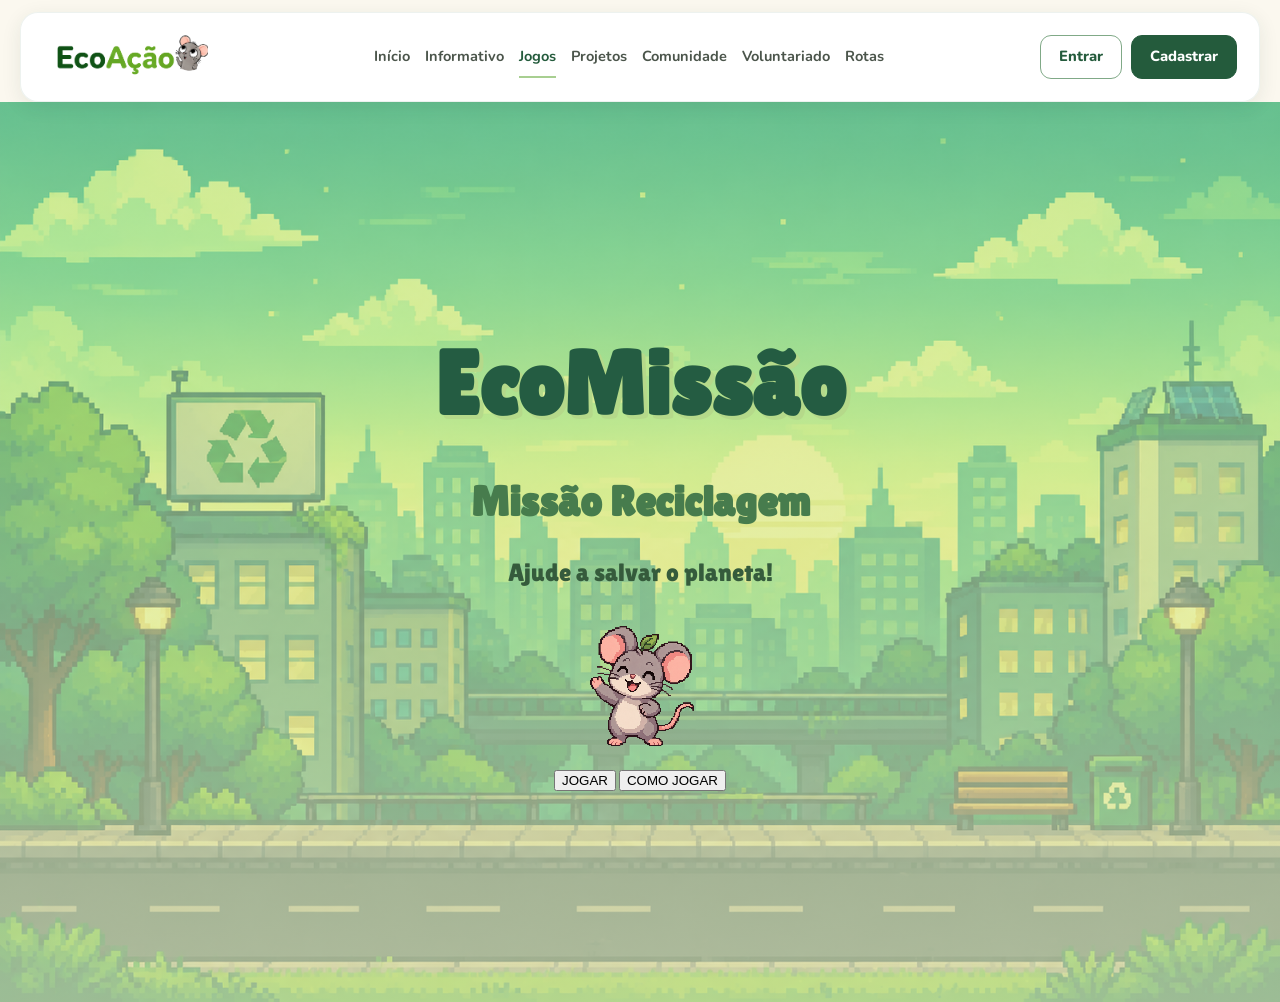
==== jogos/jogos.html @ 647adeb0 "tudo" ====
<!DOCTYPE html>
<html lang="pt-BR">
<head>
    <meta charset="UTF-8">
    <meta name="viewport" content="width=device-width, initial-scale=1.0">
    <title>Jogos — EcoAção</title>
    <link rel="stylesheet" href="https://cdn.jsdelivr.net/npm/bootstrap-icons@1.11.3/font/bootstrap-icons.min.css">
    <link rel="stylesheet" href="../css/style1.css">
</head>
<body>
    <header class="cerebro">
        <a class="logo" href="../index/index.html" aria-label="EcoAção - Início">
            <img src="../imagens/Logo.png" alt="Logo EcoAção">
        </a>

        <nav aria-label="Navegação principal">
            <a href="../index/index.html">Início</a>
            <a href="../informacao/informacao.html">Informativo</a>
            <a href="../jogos/jogos.html" class="active">Jogos</a>
            <a href="../projetos/projetos.html">Projetos</a>
            <a href="../comunidade/comunidade.html">Comunidade</a>
            <a href="../voluntariado/voluntariado.html">Voluntariado</a>
            <a href="../rotas/rotas.html">Rotas</a>
        </nav>

        <div class="acoes-conta" id="acoes-conta">
            <a href="../login/login.html" class="botao botao-secundario">Entrar</a>
            <a href="../cadastro/cadastro.html" class="botao botao-principal">Cadastrar</a>
        </div>
    </header>

    <main id="telaInicial">
        <div class="conteudo-inicial">
            <h1>EcoMissão</h1>
            <h2>Missão Reciclagem</h2>

            <p>Ajude a salvar o planeta!</p>

            <img src="../imagens/mascote.png" alt="Mascote do EcoMissão" id="mascote" width="150" height="150">

            <div class="botoes-iniciais">
                <button id="botaoJogar">JOGAR</button>
                <button id="botaoInstrucoes">COMO JOGAR</button>
            </div>

            <div id="instrucoes" hidden>
                <p>Você tem 2 minutos para reciclar os objetos!</p>
                <p>Arraste o lixo com o mouse e clique na lixeira correta.</p>
                <p>Cuidado! Você tem apenas 3 vidas.</p>
                <button id="botaoFechar">VOLTAR</button>
            </div>
        </div>
    </main>

    <canvas id="meuCanvas" width="1200" height="850" hidden></canvas>

    <script src="jogos.js"></script>
    <script src="../comum/comum.js"></script>
    <script>iniciarPagina();</script>
</body>
</html>
---- css/style1.css ----
@import url('https://fonts.googleapis.com/css2?family=Lilita+One&family=Nunito:wght@400;500;600;700;800;900&display=swap');

:root {
    --verde-escuro: #245b3c;
    --verde: #3f8050;
    --verde-claro: #a8cf91;
    --verde-suave: #edf4e7;
    --creme: #fbf8ef;
    --branco: #ffffff;
    --texto: #454b45;
    --borda: #e5e9df;
    --sombra: 0 8px 24px rgba(36, 69, 44, 0.08);
}

* {
    box-sizing: border-box;
}

html {
    scroll-behavior: smooth;
}

body {
    margin: 0;
    padding: 0;
    font-family: 'Nunito', Arial, sans-serif;
    background: var(--creme);
    color: var(--texto);
    line-height: 1.65;
}

img {
    display: block;
    max-width: 100%;
    height: auto;
}

a {
    color: inherit;
    text-decoration: none;
}

button,
a {
    -webkit-tap-highlight-color: transparent;
}

.cerebro {
    position: sticky;
    top: 12px;
    z-index: 100;
    width: min(1440px, calc(100% - 40px));
    margin: 12px auto 0;
    padding: 12px 22px;
    display: flex;
    align-items: center;
    justify-content: space-between;
    gap: 22px;
    background: rgba(255, 255, 255, 0.97);
    border: 1px solid rgba(36, 91, 60, 0.08);
    border-radius: 18px;
    box-shadow: 0 5px 20px rgba(35, 58, 39, 0.09);
}

.logo {
    flex: 0 0 auto;
}

.logo img {
    width: 175px;
    max-height: 64px;
    object-fit: contain;
}

.cerebro nav {
    display: flex;
    align-items: center;
    justify-content: center;
    flex-wrap: wrap;
    gap: 5px 15px;
}

.cerebro nav a {
    padding: 8px 0;
    color: #4b554b;
    font-size: 0.91rem;
    font-weight: 700;
    border-bottom: 2px solid transparent;
    transition: color 0.2s ease, border-color 0.2s ease;
}

.cerebro nav a:hover,
.cerebro nav a.active {
    color: var(--verde-escuro);
    border-bottom-color: var(--verde-claro);
}

.acoes-conta {
    display: flex;
    flex: 0 0 auto;
    align-items: center;
    gap: 9px;
}

.botao {
    min-height: 44px;
    display: inline-flex;
    align-items: center;
    justify-content: center;
    gap: 9px;
    padding: 10px 18px;
    border: 1px solid transparent;
    border-radius: 11px;
    font: inherit;
    font-size: 0.92rem;
    font-weight: 800;
    line-height: 1.2;
    white-space: nowrap;
    cursor: pointer;
    transition: transform 0.2s ease, background-color 0.2s ease, box-shadow 0.2s ease;
}

.botao:hover {
    transform: translateY(-1px);
}

.botao-principal {
    color: var(--branco);
    background: var(--verde-escuro);
    border-color: var(--verde-escuro);
}

.botao-principal:hover {
    background: #19482e;
    box-shadow: 0 5px 14px rgba(36, 91, 60, 0.18);
}

.botao-secundario {
    color: var(--verde-escuro);
    background: #fff;
    border-color: #80a987;
}

.botao-secundario:hover {
    background: var(--verde-suave);
}

.hero {
    width: min(1200px, calc(100% - 48px));
    min-height: 460px;
    margin: 0 auto;
    padding: 70px 24px 64px;
    display: grid;
    grid-template-columns: minmax(0, 1.1fr) minmax(280px, 0.9fr);
    align-items: center;
    gap: 60px;
}

.hero-conteudo {
    max-width: 590px;
}

.etiqueta {
    display: inline-flex;
    align-items: center;
    gap: 8px;
    margin-bottom: 12px;
    padding: 7px 13px;
    border-radius: 999px;
    background: #edf4e7;
    color: var(--verde-escuro);
    font-size: 0.88rem;
    font-weight: 800;
}

.etiqueta i {
    color: var(--verde);
    font-size: 1rem;
}

.hero h1 {
    margin: 0;
    color: var(--verde-escuro);
    font-size: clamp(3.5rem, 6vw, 5.4rem);
    font-weight: 900;
    letter-spacing: -3px;
    line-height: 1.05;
}

.hero h1 span {
    color: #76a95e;
}

.hero .subtitulo {
    max-width: 500px;
    margin: 20px 0 12px;
    color: var(--verde-escuro);
    font-size: clamp(1.2rem, 2vw, 1.55rem);
    font-weight: 800;
    line-height: 1.35;
}

.hero .texto {
    max-width: 520px;
    margin: 0;
    color: var(--texto);
    font-size: 1.02rem;
}

.hero-botoes {
    display: flex;
    flex-wrap: wrap;
    gap: 12px;
    margin-top: 27px;
}

.hero-ilustracao {
    min-width: 0;
    display: flex;
    align-items: center;
    justify-content: center;
}

.hero-ilustracao img {
    width: min(100%, 390px);
    max-height: 390px;
    object-fit: contain;
}

.secao {
    width: min(1200px, calc(100% - 48px));
    margin: 0 auto;
}

.recursos,
.projetos {
    padding-top: 35px;
    padding-bottom: 38px;
}

.titulo-secao {
    margin-bottom: 30px;
    text-align: center;
}

.titulo-secao h2 {
    margin: 0;
    color: var(--verde-escuro);
    font-size: clamp(1.65rem, 3vw, 2.15rem);
    font-weight: 900;
    line-height: 1.25;
}

.titulo-detalhe {
    display: block;
    width: 58px;
    height: 4px;
    margin: 13px auto 0;
    border-radius: 10px;
    background: var(--verde-claro);
}

.grade-recursos {
    display: grid;
    grid-template-columns: repeat(4, minmax(0, 1fr));
    gap: 20px;
}

.card-recurso {
    min-width: 0;
    min-height: 285px;
    padding: 26px 22px 23px;
    display: flex;
    flex-direction: column;
    align-items: flex-start;
    background: var(--branco);
    border: 1px solid var(--borda);
    border-radius: 17px;
    box-shadow: var(--sombra);
    transition: transform 0.2s ease, box-shadow 0.2s ease;
}

.card-recurso:hover,
.card-projeto:hover {
    transform: translateY(-3px);
    box-shadow: 0 12px 28px rgba(36, 69, 44, 0.12);
}

.icone {
    width: 58px;
    height: 58px;
    display: grid;
    place-items: center;
    flex: 0 0 auto;
    border-radius: 50%;
    background: var(--verde-suave);
    color: var(--verde);
    font-size: 1.65rem;
}

.card-recurso h3 {
    margin: 17px 0 7px;
    color: var(--verde-escuro);
    font-size: 1.23rem;
    font-weight: 900;
}

.card-recurso p {
    margin: 0 0 18px;
    color: var(--texto);
    font-size: 0.94rem;
    line-height: 1.55;
}

.card-recurso > a {
    display: inline-flex;
    align-items: center;
    gap: 8px;
    margin-top: auto;
    color: var(--verde);
    font-size: 0.91rem;
    font-weight: 900;
}

.card-recurso > a:hover {
    color: var(--verde-escuro);
}

.banner-coleta {
    margin-top: 26px;
    margin-bottom: 44px;
    padding: 30px 36px;
    display: grid;
    grid-template-columns: 100px minmax(0, 1fr) auto;
    align-items: center;
    gap: 28px;
    background: #edf4e7;
    border: 1px solid #e0ebd8;
    border-radius: 20px;
}

.coleta-ilustracao {
    width: 88px;
    height: 88px;
    display: grid;
    place-items: center;
    border-radius: 20px;
    background: rgba(255, 255, 255, 0.75);
    color: var(--verde);
    font-size: 3.2rem;
}

.coleta-texto h2 {
    margin: 0 0 6px;
    color: var(--verde-escuro);
    font-size: clamp(1.3rem, 2.5vw, 1.7rem);
    font-weight: 900;
    line-height: 1.3;
}

.coleta-texto p {
    max-width: 650px;
    margin: 0;
    font-size: 0.98rem;
}

.banner-coleta > .botao {
    justify-self: end;
}

.grade-projetos {
    display: grid;
    grid-template-columns: repeat(3, minmax(0, 1fr));
    gap: 20px;
}

.card-projeto {
    min-width: 0;
    min-height: 170px;
    padding: 14px;
    display: grid;
    grid-template-columns: 120px minmax(0, 1fr);
    align-items: stretch;
    gap: 17px;
    background: var(--branco);
    border: 1px solid var(--borda);
    border-radius: 17px;
    box-shadow: var(--sombra);
    transition: transform 0.2s ease, box-shadow 0.2s ease;
}

.projeto-imagem {
    min-height: 142px;
    display: grid;
    place-items: center;
    border-radius: 12px;
    color: var(--verde);
    font-size: 2.5rem;
    background: linear-gradient(135deg, #e9f1df, #f5ead6);
}

.imagem-vaso {
    background: linear-gradient(135deg, #e5efdc, #d9e7cf);
}

.imagem-escultura {
    background: linear-gradient(135deg, #f3ebd9, #e6efdf);
}

.projeto-conteudo {
    min-width: 0;
    display: flex;
    flex-direction: column;
    align-items: flex-start;
}

.projeto-conteudo h3 {
    margin: 4px 0 6px;
    color: var(--verde-escuro);
    font-size: 1.08rem;
    font-weight: 900;
    line-height: 1.3;
}

.projeto-conteudo p {
    margin: 0 0 10px;
    font-size: 0.89rem;
    line-height: 1.5;
}

.projeto-conteudo a {
    align-self: flex-end;
    margin-top: auto;
    color: var(--verde);
    font-size: 1.2rem;
}

.banner-final {
    margin-top: 20px;
    margin-bottom: 44px;
    padding: 22px 34px;
    display: grid;
    grid-template-columns: 90px minmax(0, 1fr) 100px;
    align-items: center;
    gap: 24px;
    background: #eef5e8;
    border-radius: 20px;
}

.banner-folha {
    width: 78px;
    max-height: 90px;
    object-fit: contain;
}

.banner-final-texto p {
    margin: 0 0 2px;
    color: var(--texto);
    font-size: 1.05rem;
}

.banner-final-texto h2 {
    margin: 0;
    color: var(--verde-escuro);
    font-size: clamp(1.5rem, 3vw, 2.15rem);
    font-weight: 900;
    line-height: 1.3;
}

.banner-final-texto h2 span {
    color: #79a85f;
}

.banner-mascote {
    width: 100px;
    max-height: 115px;
    object-fit: contain;
    justify-self: end;
}

.rodape {
    padding: 18px 24px 28px;
    text-align: center;
    color: #657064;
    font-size: 0.9rem;
}

.rodape p {
    margin: 0;
}


body.pagina-auth {
    min-height: 100vh;
    padding: 20px;
    display: flex;
    align-items: center;
    justify-content: center;
}

.container {
    width: 100%;
    max-width: 420px;
    padding: 35px;
    background: var(--branco);
    border: 1px solid var(--borda);
    border-radius: 20px;
    box-shadow: var(--sombra);
}

.container h1 {
    margin: 0 0 5px;
    color: var(--verde-escuro);
    text-align: center;
    font-size: 2rem;
    font-weight: 900;
}

.container > p {
    margin: 0 0 25px;
    text-align: center;
    color: var(--texto);
}

.container form {
    display: flex;
    flex-direction: column;
}

.container label {
    margin-bottom: 6px;
    color: var(--verde-escuro);
    font-size: 0.95rem;
    font-weight: 800;
}

.container input {
    width: 100%;
    padding: 12px 14px;
    margin-bottom: 18px;
    background: #fff;
    border: 1px solid var(--borda);
    border-radius: 11px;
    outline: none;
    color: var(--texto);
    font-family: inherit;
    font-size: 0.95rem;
    transition: border-color 0.2s, box-shadow 0.2s;
}

.container input::placeholder {
    color: #a0a69d;
}

.container input:focus {
    border-color: var(--verde);
    box-shadow: 0 0 0 3px rgba(63, 128, 80, 0.12);
}

.container button {
    min-height: 46px;
    padding: 12px 18px;
    background: var(--verde-escuro);
    border: 1px solid var(--verde-escuro);
    border-radius: 11px;
    color: var(--branco);
    font-family: inherit;
    font-size: 1rem;
    font-weight: 900;
    cursor: pointer;
    transition: background 0.2s, transform 0.2s;
}

.container button:hover {
    background: #19482e;
    transform: translateY(-1px);
}

.container .link {
    margin: 22px 0 0;
    font-size: 0.92rem;
    text-align: center;
}

.container a {
    color: var(--verde);
    font-weight: 900;
    text-decoration: none;
}

.container a:hover {
    color: var(--verde-escuro);
    text-decoration: underline;
}

@media (max-width: 1120px) {
    .cerebro {
        flex-wrap: wrap;
        justify-content: center;
    }

    .cerebro nav {
        order: 3;
        width: 100%;
    }

    .grade-recursos {
        grid-template-columns: repeat(2, minmax(0, 1fr));
    }

    .grade-projetos {
        grid-template-columns: 1fr;
    }

    .card-projeto {
        grid-template-columns: 145px minmax(0, 1fr);
    }
}

@media (max-width: 700px) {
    .cerebro {
        position: static;
        width: calc(100% - 24px);
        margin-top: 12px;
        padding: 14px;
        gap: 12px;
    }

    .logo img {
        width: 145px;
        max-height: 52px;
    }

    .cerebro nav {
        gap: 5px 14px;
    }

    .cerebro nav a {
        font-size: 0.88rem;
    }

    .acoes-conta {
        gap: 7px;
    }

    .acoes-conta .botao {
        min-height: 40px;
        padding: 9px 12px;
        font-size: 0.84rem;
    }

    .hero {
        width: calc(100% - 32px);
        min-height: auto;
        padding: 48px 4px 34px;
        grid-template-columns: 1fr;
        gap: 28px;
        text-align: center;
    }

    .hero-conteudo {
        margin: 0 auto;
    }

    .hero h1 {
        letter-spacing: -2px;
    }

    .hero-botoes {
        justify-content: center;
    }

    .hero-ilustracao img {
        width: min(75%, 290px);
        max-height: 300px;
    }

    .secao {
        width: calc(100% - 32px);
    }

    .recursos,
    .projetos {
        padding-top: 24px;
        padding-bottom: 25px;
    }

    .grade-recursos {
        grid-template-columns: 1fr;
        gap: 14px;
    }

    .card-recurso {
        min-height: auto;
    }

    .banner-coleta {
        grid-template-columns: 1fr;
        justify-items: center;
        gap: 16px;
        padding: 25px 20px;
        text-align: center;
    }

    .coleta-ilustracao {
        width: 74px;
        height: 74px;
        font-size: 2.7rem;
    }

    .banner-coleta > .botao {
        justify-self: center;
        white-space: normal;
    }

    .card-projeto {
        grid-template-columns: 105px minmax(0, 1fr);
        gap: 13px;
        padding: 11px;
    }

    .projeto-imagem {
        min-height: 125px;
    }

    .banner-final {
        grid-template-columns: 55px minmax(0, 1fr);
        padding: 20px;
        gap: 14px;
    }

    .banner-folha {
        width: 52px;
    }

    .banner-mascote {
        grid-column: 1 / -1;
        justify-self: center;
        width: 80px;
        max-height: 90px;
    }
}

@media (max-width: 480px) {
    body.pagina-auth {
        padding: 14px;
    }

    .container {
        padding: 25px 20px;
        border-radius: 16px;
    }

    .container h1 {
        font-size: 1.7rem;
    }
}

@media (max-width: 400px) {
    .acoes-conta {
        width: 100%;
        justify-content: center;
    }

    .hero-botoes {
        flex-direction: column;
        align-items: stretch;
    }

    .hero-botoes .botao {
        white-space: normal;
    }

    .card-projeto {
        grid-template-columns: 1fr;
    }

    .projeto-imagem {
        min-height: 140px;
    }
}


.comunidade-topo,
.comunidade-layout {
    width: min(1200px, calc(100% - 48px));
    margin: 0 auto;
}

.comunidade-topo {
    padding: 56px 24px 30px;
    text-align: center;
}

.comunidade-topo h1 {
    margin: 0;
    color: var(--verde-escuro);
    font-size: clamp(2.2rem, 4.5vw, 3.4rem);
    font-weight: 900;
    letter-spacing: -1.5px;
    line-height: 1.1;
}

.comunidade-topo h1 span { color: #76a95e; }

.comunidade-topo p {
    max-width: 560px;
    margin: 14px auto 0;
}

.comunidade-layout {
    padding-bottom: 40px;
    display: grid;
    grid-template-columns: minmax(0, 1fr) 320px;
    align-items: start;
    gap: 26px;
}

.comunidade-feed,
.lista-posts,
.comunidade-lateral {
    min-width: 0;
    display: flex;
    flex-direction: column;
    gap: 18px;
}

.comunidade-lateral {
    position: sticky;
    top: 110px;
}

.nova-publicacao,
.post,
.painel {
    padding: 22px;
    background: var(--branco);
    border: 1px solid var(--borda);
    border-radius: 17px;
    box-shadow: var(--sombra);
}

.nova-publicacao-topo,
.nova-publicacao-rodape,
.post-cabecalho,
.post-acoes {
    display: flex;
    align-items: center;
    gap: 13px;
}

.nova-publicacao-topo { align-items: flex-start; }

.nova-publicacao-rodape {
    margin-top: 14px;
    justify-content: space-between;
    flex-wrap: wrap;
}

.nova-publicacao textarea,
.nova-publicacao select {
    background: #fff;
    border: 1px solid var(--borda);
    border-radius: 11px;
    outline: none;
    color: var(--texto);
    font: inherit;
    font-size: 0.95rem;
    transition: border-color 0.2s, box-shadow 0.2s;
}

.nova-publicacao textarea {
    width: 100%;
    min-height: 84px;
    padding: 12px 14px;
    resize: vertical;
}

.nova-publicacao select {
    min-height: 44px;
    padding: 9px 14px;
    font-weight: 700;
}

.nova-publicacao textarea:focus,
.nova-publicacao select:focus {
    border-color: var(--verde);
    box-shadow: 0 0 0 3px rgba(63, 128, 80, 0.12);
}

.avatar {
    width: 46px;
    height: 46px;
    flex: 0 0 auto;
    display: grid;
    place-items: center;
    border-radius: 50%;
    background: var(--verde-suave);
    color: var(--verde-escuro);
    font-weight: 900;
}

.filtros {
    display: flex;
    flex-wrap: wrap;
    gap: 9px;
}

.filtro {
    padding: 8px 16px;
    background: var(--branco);
    border: 1px solid var(--borda);
    border-radius: 999px;
    color: var(--texto);
    font: inherit;
    font-size: 0.88rem;
    font-weight: 800;
    cursor: pointer;
    transition: background-color 0.2s, color 0.2s;
}

.filtro:hover { background: var(--verde-suave); }

.filtro.ativo {
    background: var(--verde-escuro);
    border-color: var(--verde-escuro);
    color: var(--branco);
}

.post { transition: box-shadow 0.2s; }
.post:hover { box-shadow: 0 12px 28px rgba(36, 69, 44, 0.12); }

.post-autor { flex: 1; min-width: 0; }

.post-autor strong {
    display: block;
    color: var(--verde-escuro);
    font-weight: 900;
    line-height: 1.3;
}

.post-autor small { color: #7b8379; }

.tag {
    padding: 5px 12px;
    border-radius: 999px;
    background: var(--verde-suave);
    color: var(--verde-escuro);
    font-size: 0.78rem;
    font-weight: 800;
}

.tag-duvida  { background: #fdf1d9; color: #8a5a10; }
.tag-projeto { background: #e3eefb; color: #24578f; }
.tag-evento  { background: #f6e3ee; color: #8a2f5f; }

.post h3 {
    margin: 16px 0 6px;
    color: var(--verde-escuro);
    font-size: 1.15rem;
    font-weight: 900;
}

.post p { margin: 0; font-size: 0.95rem; }

.post-acoes {
    margin-top: 16px;
    padding-top: 14px;
    gap: 8px;
    border-top: 1px solid var(--borda);
}

.acao-post {
    padding: 8px 14px;
    display: inline-flex;
    align-items: center;
    gap: 7px;
    background: none;
    border: 0;
    border-radius: 9px;
    color: #5b655a;
    font: inherit;
    font-size: 0.88rem;
    font-weight: 800;
    cursor: pointer;
    transition: background-color 0.2s, color 0.2s;
}

.acao-post:hover { background: var(--verde-suave); color: var(--verde-escuro); }
.acao-post.curtido { color: #c2453d; }

.sem-posts {
    padding: 30px;
    text-align: center;
    border: 1px dashed var(--borda);
    border-radius: 17px;
}

.painel h2 {
    margin: 0 0 14px;
    display: flex;
    align-items: center;
    gap: 9px;
    color: var(--verde-escuro);
    font-size: 1.1rem;
    font-weight: 900;
}

.painel h2 i,
.lista-regras i { color: var(--verde); }

.painel ul {
    margin: 0;
    padding: 0;
    list-style: none;
    display: flex;
    flex-direction: column;
    gap: 11px;
    font-size: 0.92rem;
}

.lista-regras li,
.membros-ativos li {
    display: flex;
    align-items: center;
    gap: 10px;
}

.membros-ativos li { font-weight: 700; }

.membros-ativos .avatar {
    width: 38px;
    height: 38px;
    font-size: 0.9rem;
}

.membros-ativos small,
.topicos-em-alta small {
    display: block;
    color: #7b8379;
    font-weight: 600;
}

.topicos-em-alta a {
    display: flex;
    justify-content: space-between;
    gap: 10px;
    color: var(--verde-escuro);
    font-weight: 800;
}

.topicos-em-alta a:hover { color: var(--verde); }

@media (max-width: 1120px) {
    .comunidade-layout { grid-template-columns: 1fr; }
    .comunidade-lateral { position: static; }
}

@media (max-width: 700px) {
    .comunidade-topo,
    .comunidade-layout { width: calc(100% - 32px); }

    .comunidade-topo { padding: 40px 4px 22px; }
    .nova-publicacao-topo .avatar { display: none; }
    .nova-publicacao-rodape { flex-direction: column; align-items: stretch; }
    .nova-publicacao, .post, .painel { padding: 18px; }
    .post-cabecalho { flex-wrap: wrap; }
}

/* =====================================================
   ACRÉSCIMOS: login, voluntariado, rotas, administração
   (cores escritas direto, sem variáveis e sem animações)
   ===================================================== */

/* Garante que o atributo "hidden" sempre esconda o elemento */
[hidden] {
    display: none !important;
}

/* ----- Menu: saudação do usuário logado ----- */
.saudacao {
    color: #245b3c;
    font-size: 0.92rem;
    font-weight: 800;
}

/* ----- Mensagens de sucesso e de erro ----- */
.aviso {
    padding: 12px 16px;
    border: 1px solid;
    border-radius: 11px;
    font-size: 0.95rem;
    font-weight: 700;
}

.aviso-ok {
    background: #edf4e7;
    border-color: #a8cf91;
    color: #245b3c;
}

.aviso-erro {
    background: #fdeceb;
    border-color: #f0b9b5;
    color: #9b2c25;
}

/* Dentro dos cartões de login/cadastro */
.container .aviso {
    margin-top: 18px;
    text-align: center;
}

.container select {
    width: 100%;
    padding: 12px 14px;
    margin-bottom: 18px;
    background: #ffffff;
    border: 1px solid #e5e9df;
    border-radius: 11px;
    outline: none;
    color: #454b45;
    font-family: inherit;
    font-size: 0.95rem;
}

.container select:focus {
    border-color: #3f8050;
    box-shadow: 0 0 0 3px rgba(63, 128, 80, 0.12);
}

.container button:disabled {
    opacity: 0.6;
    cursor: not-allowed;
}

/* ----- Estrutura das páginas internas ----- */
.pagina-topo,
.pagina-corpo {
    width: min(1200px, calc(100% - 48px));
    margin: 0 auto;
}

.pagina-topo {
    padding: 56px 24px 30px;
    text-align: center;
}

.pagina-topo h1 {
    margin: 0;
    color: #245b3c;
    font-size: clamp(2.2rem, 4.5vw, 3.4rem);
    font-weight: 900;
    letter-spacing: -1.5px;
    line-height: 1.1;
}

.pagina-topo h1 span {
    color: #76a95e;
}

.pagina-topo p {
    max-width: 560px;
    margin: 14px auto 0;
}

.pagina-topo .botao {
    margin-top: 18px;
}

.pagina-corpo {
    padding-bottom: 40px;
}

/* Empilha os blocos com espaço entre eles */
.empilhado {
    display: flex;
    flex-direction: column;
    gap: 22px;
}

/* ----- Botões extras ----- */
.botao:disabled {
    opacity: 0.6;
    cursor: not-allowed;
    transform: none;
}

.botao-perigo {
    color: #9b2c25;
    background: #ffffff;
    border-color: #e0a7a2;
}

.botao-perigo:hover {
    background: #fdeceb;
}

/* ----- Formulários dos painéis ----- */
.form-painel {
    padding: 24px;
    background: #ffffff;
    border: 1px solid #e5e9df;
    border-radius: 17px;
    box-shadow: 0 8px 24px rgba(36, 69, 44, 0.08);
}

.form-painel h2 {
    margin: 0 0 18px;
    display: flex;
    align-items: center;
    gap: 9px;
    color: #245b3c;
    font-size: 1.2rem;
    font-weight: 900;
}

.form-painel h2 i {
    color: #3f8050;
}

.form-grade {
    display: grid;
    grid-template-columns: repeat(2, minmax(0, 1fr));
    gap: 14px 18px;
}

.campo {
    min-width: 0;
    display: flex;
    flex-direction: column;
    gap: 6px;
}

.campo-largo {
    grid-column: 1 / -1;
}

.campo label {
    color: #245b3c;
    font-size: 0.92rem;
    font-weight: 800;
}

.campo input,
.campo select,
.campo textarea {
    width: 100%;
    padding: 11px 14px;
    background: #ffffff;
    border: 1px solid #e5e9df;
    border-radius: 11px;
    outline: none;
    color: #454b45;
    font-family: inherit;
    font-size: 0.95rem;
}

.campo textarea {
    min-height: 96px;
    resize: vertical;
}

.campo input:focus,
.campo select:focus,
.campo textarea:focus {
    border-color: #3f8050;
    box-shadow: 0 0 0 3px rgba(63, 128, 80, 0.12);
}

.form-botoes {
    margin-top: 18px;
    display: flex;
    flex-wrap: wrap;
    gap: 10px;
}

/* ----- Cartões de vagas ----- */
.grade-vagas {
    display: grid;
    grid-template-columns: repeat(3, minmax(0, 1fr));
    gap: 20px;
    align-items: stretch;
}

.grade-vagas > .sem-posts {
    grid-column: 1 / -1;
}

.card-vaga {
    min-width: 0;
    padding: 22px;
    display: flex;
    flex-direction: column;
    gap: 12px;
    background: #ffffff;
    border: 1px solid #e5e9df;
    border-radius: 17px;
    box-shadow: 0 8px 24px rgba(36, 69, 44, 0.08);
}

.card-vaga h3 {
    margin: 0;
    color: #245b3c;
    font-size: 1.15rem;
    font-weight: 900;
    line-height: 1.3;
}

.card-vaga p {
    margin: 0;
    font-size: 0.93rem;
    line-height: 1.55;
}

.vaga-ong {
    display: inline-flex;
    align-items: center;
    gap: 7px;
    color: #3f8050;
    font-size: 0.9rem;
    font-weight: 800;
}

.vaga-info {
    margin: 0;
    padding: 0;
    list-style: none;
    display: flex;
    flex-direction: column;
    gap: 6px;
    font-size: 0.9rem;
    font-weight: 700;
}

.vaga-info i {
    margin-right: 8px;
    color: #3f8050;
}

.vaga-botoes {
    margin-top: auto;
    padding-top: 6px;
    display: flex;
    flex-wrap: wrap;
    gap: 9px;
}

.vaga-botoes .botao {
    min-height: 40px;
    padding: 8px 14px;
    font-size: 0.88rem;
}

.inscritos {
    padding: 12px 14px;
    background: #edf4e7;
    border-radius: 11px;
    font-size: 0.9rem;
    overflow-wrap: anywhere;
}

.inscritos ul {
    margin: 6px 0 0;
    padding-left: 18px;
}

/* ----- Filtros e tabelas ----- */
.filtros-rotas {
    padding: 18px 22px;
    display: flex;
    flex-wrap: wrap;
    gap: 14px;
    background: #ffffff;
    border: 1px solid #e5e9df;
    border-radius: 17px;
    box-shadow: 0 8px 24px rgba(36, 69, 44, 0.08);
}

.filtros-rotas .campo {
    flex: 1 1 200px;
}

.tabela-caixa {
    overflow-x: auto;
    background: #ffffff;
    border: 1px solid #e5e9df;
    border-radius: 17px;
    box-shadow: 0 8px 24px rgba(36, 69, 44, 0.08);
}

.tabela {
    width: 100%;
    min-width: 680px;
    border-collapse: collapse;
    font-size: 0.93rem;
}

.tabela th {
    padding: 14px 16px;
    background: #edf4e7;
    color: #245b3c;
    font-weight: 900;
    text-align: left;
    white-space: nowrap;
}

.tabela td {
    padding: 13px 16px;
    border-top: 1px solid #e5e9df;
    vertical-align: middle;
}

.tabela select {
    padding: 8px 10px;
    background: #ffffff;
    border: 1px solid #e5e9df;
    border-radius: 9px;
    color: #454b45;
    font-family: inherit;
    font-size: 0.9rem;
}

.tabela .acoes-tabela {
    white-space: nowrap;
}

.tabela .acoes-tabela .botao {
    min-height: 38px;
    padding: 6px 12px;
    font-size: 0.85rem;
}

.tabela-vazia {
    padding: 26px;
    text-align: center;
}

/* ----- Selos (tags) ----- */
.tag-organico   { background: #f3ebd9; color: #7a5a1f; }
.tag-reciclavel { background: #e3eefb; color: #24578f; }
.tag-seletiva   { background: #edf4e7; color: #245b3c; }
.tag-ong        { background: #fdf1d9; color: #8a5a10; }
.tag-admin      { background: #f6e3ee; color: #8a2f5f; }

/* Texto da postagem: respeita quebras de linha */
.post-texto {
    margin-top: 14px;
    white-space: pre-line;
    overflow-wrap: anywhere;
}

/* Links dentro do aviso para visitantes */
.sem-posts a {
    color: #3f8050;
}

/* ----- Responsivo ----- */
@media (max-width: 1120px) {
    .grade-vagas {
        grid-template-columns: repeat(2, minmax(0, 1fr));
    }
}

@media (max-width: 700px) {
    .pagina-topo,
    .pagina-corpo {
        width: calc(100% - 32px);
    }

    .pagina-topo {
        padding: 40px 4px 22px;
    }

    .grade-vagas {
        grid-template-columns: 1fr;
    }

    .form-grade {
        grid-template-columns: 1fr;
    }

    .form-painel {
        padding: 18px;
    }

    .acoes-conta {
        flex-wrap: wrap;
        justify-content: center;
    }
}

/* Campos do formulário de publicar (título opcional + texto) */
.nova-publicacao-campos {
    flex: 1;
    min-width: 0;
    display: flex;
    flex-direction: column;
    gap: 10px;
}

.nova-publicacao input {
    width: 100%;
    min-height: 44px;
    padding: 9px 14px;
    background: #ffffff;
    border: 1px solid #e5e9df;
    border-radius: 11px;
    outline: none;
    color: #454b45;
    font-family: inherit;
    font-size: 0.95rem;
}

.nova-publicacao input:focus {
    border-color: #3f8050;
    box-shadow: 0 0 0 3px rgba(63, 128, 80, 0.12);
}

body.pagina-jogo {
    min-height: 100vh;
    font-family: "Lilita One", sans-serif;
    display: flex;
    flex-direction: column;
    align-items: center;
    justify-content: center;
    position: relative;
    overflow: hidden;
}

body.pagina-jogo::before {
    content: "";
    position: fixed;
    inset: -20px;
    background-image: url("../imagens/Cidade ecológica pixelada ao entardecer.png");
    background-size: cover;
    background-position: center;
    filter: blur(10px);
    opacity: 0.65;
    z-index: -1;
}

body.pagina-jogo h1,
body.pagina-jogo h2,
body.pagina-jogo h3 {
    font-family: "Lilita One", sans-serif;
}

#telaInicial {
    width: 100%;
    min-height: 100vh;
    display: flex;
    justify-content: center;
    align-items: center;
    background:
        linear-gradient(rgba(180, 230, 150, 0.45), rgba(230, 245, 190, 0.65)),
        url("../imagens/Cidade ecológica pixelada ao entardecer.png");
    background-size: cover;
    background-position: center;
    font-family: "Lilita One", sans-serif;
    text-align: center;
}

.conteudo-inicial {
    display: flex;
    flex-direction: column;
    align-items: center;
    gap: 8px;
    padding: 30px;
}

.conteudo-inicial h1 {
    font-size: 90px;
    color: #245c42;
    margin: 0;
    text-shadow: 4px 4px #b5d98a;
}

.conteudo-inicial h2 {
    font-size: 42px;
    color: #477c4d;
    margin: 0;
}

.conteudo-inicial p {
    font-size: 25px;
    color: #355b3c;
    margin: 8px;
}

#mascote {
    width: 150px;
    height: 150px;
    object-fit: contain;
    image-rendering: pixelated;
}

#instrucoes {
    max-width: 450px;
    padding: 20px;
    margin-top: 15px;
    border: 4px solid #477c4d;
    border-radius: 12px;
    background: #f2f6d9;
}

#instrucoes[hidden],
#telaInicial[hidden],
#meuCanvas[hidden] {
    display: none;
}

canvas {
    background-color: rgb(121, 29, 29);
    border: 4px solid #0a310d;
    border-radius: 12px;
    max-width: 100%;
    height: auto;
}
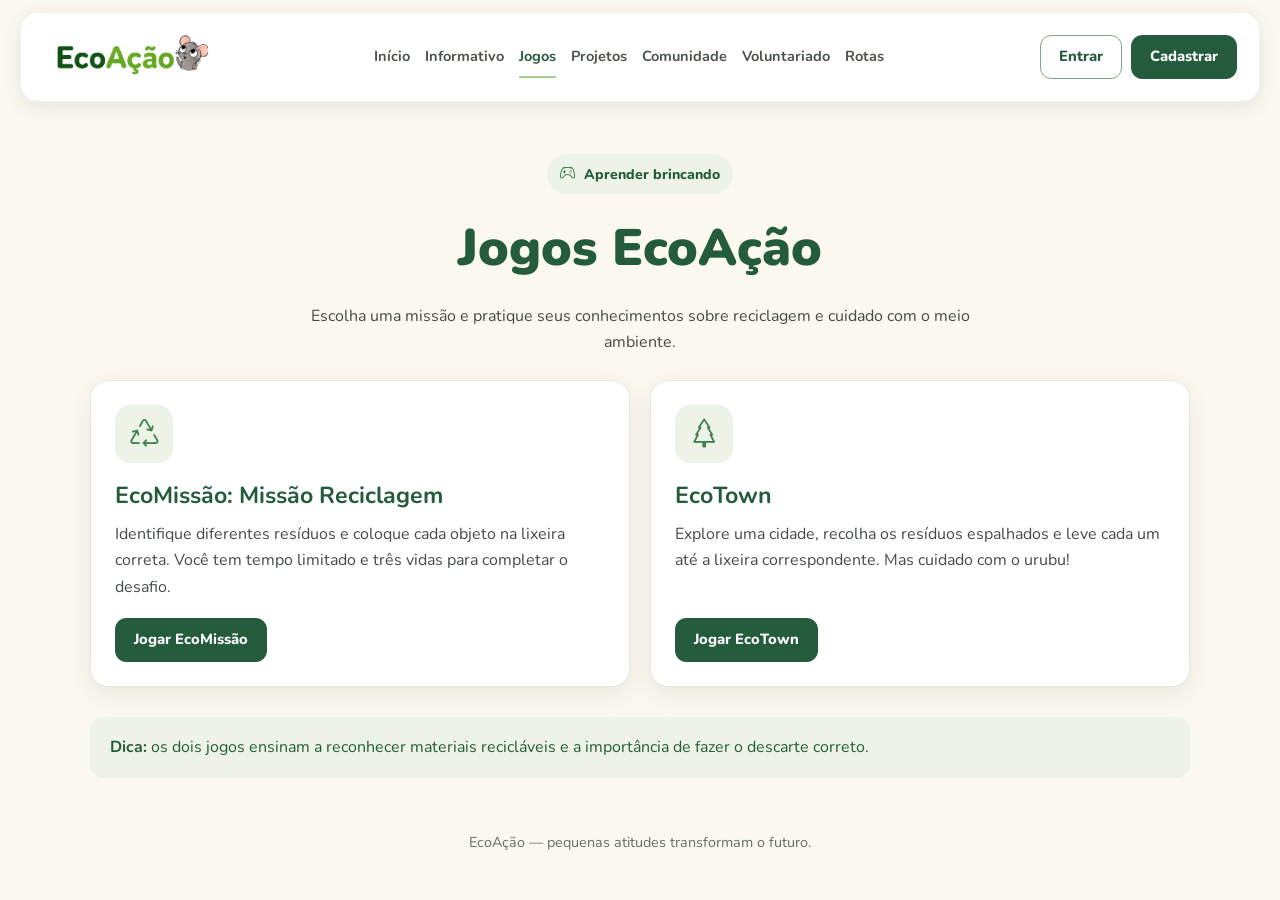
==== commit 6bc2422d: "Add files via upload" ====
--- a/jogos/jogos.html
+++ b/jogos/jogos.html
@@ -6,13 +6,36 @@
     <title>Jogos — EcoAção</title>
     <link rel="stylesheet" href="https://cdn.jsdelivr.net/npm/bootstrap-icons@1.11.3/font/bootstrap-icons.min.css">
     <link rel="stylesheet" href="../css/style1.css">
+    <style>
+        .jogos-topo { width:min(1200px,calc(100% - 48px)); margin:0 auto; padding:52px 0 24px; text-align:center; }
+        .jogos-topo h1 { margin:0; color:var(--verde-escuro); font-size:clamp(2.2rem,4vw,3.3rem); font-weight:900; }
+        .jogos-topo p { max-width:680px; margin:12px auto 0; }
+        .jogos-escolha { width:min(1100px,calc(100% - 48px)); margin:0 auto 30px; display:grid; grid-template-columns:repeat(2,minmax(0,1fr)); gap:20px; }
+        .jogo-card { padding:24px; background:#fff; border:1px solid var(--borda); border-radius:18px; box-shadow:var(--sombra); display:flex; flex-direction:column; align-items:flex-start; }
+        .jogo-card .jogo-icone { width:58px;height:58px;display:grid;place-items:center;border-radius:15px;background:var(--verde-suave);color:var(--verde);font-size:1.8rem; }
+        .jogo-card h2 { margin:14px 0 6px;color:var(--verde-escuro);font-size:1.45rem; }
+        .jogo-card p { margin:0 0 18px; }
+        .jogo-card .botao { margin-top:auto; }
+        .area-jogo { width:min(1200px,calc(100% - 48px)); margin:0 auto 45px; }
+        .area-jogo[hidden] { display:none; }
+        .area-jogo-topo { display:flex; align-items:center; justify-content:space-between; gap:14px; margin-bottom:14px; flex-wrap:wrap; }
+        .area-jogo-topo h2 { margin:0;color:var(--verde-escuro);font-size:1.5rem; }
+        .jogo-frame { display:block;width:100%;height:850px;border:1px solid var(--borda);border-radius:16px;background:#fbf8ef; }
+        .jogo-frame.ecotown-frame { height:760px; }
+        .dica-jogos { margin:0 auto 35px;width:min(1100px,calc(100% - 48px));padding:17px 20px;background:#edf4e7;border-radius:14px;color:var(--verde-escuro); }
+        @media(max-width:700px) {
+            .jogos-escolha { grid-template-columns:1fr; }
+            .jogo-frame { height:780px; }
+            .jogo-frame.ecotown-frame { height:650px; }
+            .jogos-topo,.area-jogo,.jogos-escolha,.dica-jogos { width:calc(100% - 28px); }
+        }
+    </style>
 </head>
 <body>
     <header class="cerebro">
         <a class="logo" href="../index/index.html" aria-label="EcoAção - Início">
             <img src="../imagens/Logo.png" alt="Logo EcoAção">
         </a>
-
         <nav aria-label="Navegação principal">
             <a href="../index/index.html">Início</a>
             <a href="../informacao/informacao.html">Informativo</a>
@@ -22,40 +45,81 @@
             <a href="../voluntariado/voluntariado.html">Voluntariado</a>
             <a href="../rotas/rotas.html">Rotas</a>
         </nav>
-
         <div class="acoes-conta" id="acoes-conta">
             <a href="../login/login.html" class="botao botao-secundario">Entrar</a>
             <a href="../cadastro/cadastro.html" class="botao botao-principal">Cadastrar</a>
         </div>
     </header>
 
-    <main id="telaInicial">
-        <div class="conteudo-inicial">
-            <h1>EcoMissão</h1>
-            <h2>Missão Reciclagem</h2>
+    <main>
+        <section class="jogos-topo">
+            <span class="etiqueta"><i class="bi bi-controller"></i> Aprender brincando</span>
+            <h1>Jogos EcoAção</h1>
+            <p>Escolha uma missão e pratique seus conhecimentos sobre reciclagem e cuidado com o meio ambiente.</p>
+        </section>
 
-            <p>Ajude a salvar o planeta!</p>
+        <section class="jogos-escolha" aria-label="Escolha um jogo">
+            <article class="jogo-card">
+                <div class="jogo-icone"><i class="bi bi-recycle"></i></div>
+                <h2>EcoMissão: Missão Reciclagem</h2>
+                <p>Identifique diferentes resíduos e coloque cada objeto na lixeira correta. Você tem tempo limitado e três vidas para completar o desafio.</p>
+                <button class="botao botao-principal" type="button" data-jogo="ecomissao">Jogar EcoMissão</button>
+            </article>
+            <article class="jogo-card">
+                <div class="jogo-icone"><i class="bi bi-tree"></i></div>
+                <h2>EcoTown</h2>
+                <p>Explore uma cidade, recolha os resíduos espalhados e leve cada um até a lixeira correspondente. Mas cuidado com o urubu!</p>
+                <button class="botao botao-principal" type="button" data-jogo="ecotown">Jogar EcoTown</button>
+            </article>
+        </section>
 
-            <img src="../imagens/mascote.png" alt="Mascote do EcoMissão" id="mascote" width="150" height="150">
+        <p class="dica-jogos"><strong>Dica:</strong> os dois jogos ensinam a reconhecer materiais recicláveis e a importância de fazer o descarte correto.</p>
 
-            <div class="botoes-iniciais">
-                <button id="botaoJogar">JOGAR</button>
-                <button id="botaoInstrucoes">COMO JOGAR</button>
+        <section class="area-jogo" id="area-ecomissao" hidden>
+            <div class="area-jogo-topo">
+                <h2>EcoMissão — Missão Reciclagem</h2>
+                <button class="botao botao-secundario" type="button" data-voltar>Voltar aos jogos</button>
             </div>
+            <iframe class="jogo-frame" src="ecomissao.html" title="Jogo EcoMissão" loading="lazy"></iframe>
+        </section>
 
-            <div id="instrucoes" hidden>
-                <p>Você tem 2 minutos para reciclar os objetos!</p>
-                <p>Arraste o lixo com o mouse e clique na lixeira correta.</p>
-                <p>Cuidado! Você tem apenas 3 vidas.</p>
-                <button id="botaoFechar">VOLTAR</button>
+        <section class="area-jogo" id="area-ecotown" hidden>
+            <div class="area-jogo-topo">
+                <h2>EcoTown</h2>
+                <button class="botao botao-secundario" type="button" data-voltar>Voltar aos jogos</button>
             </div>
-        </div>
+            <iframe class="jogo-frame ecotown-frame" src="ecotown/index.html" title="Jogo EcoTown" loading="lazy"></iframe>
+        </section>
     </main>
 
-    <canvas id="meuCanvas" width="1200" height="850" hidden></canvas>
+    <footer class="rodape"><p>EcoAção — pequenas atitudes transformam o futuro.</p></footer>
 
-    <script src="jogos.js"></script>
+    <script>
+        const selecao = document.querySelector('.jogos-escolha');
+        const dica = document.querySelector('.dica-jogos');
+        const secoes = {
+            ecomissao: document.getElementById('area-ecomissao'),
+            ecotown: document.getElementById('area-ecotown')
+        };
+        document.querySelectorAll('[data-jogo]').forEach(botao => {
+            botao.addEventListener('click', () => {
+                selecao.hidden = true;
+                dica.hidden = true;
+                Object.values(secoes).forEach(secao => secao.hidden = true);
+                secoes[botao.dataset.jogo].hidden = false;
+                secoes[botao.dataset.jogo].scrollIntoView({ behavior: 'smooth', block: 'start' });
+            });
+        });
+        document.querySelectorAll('[data-voltar]').forEach(botao => {
+            botao.addEventListener('click', () => {
+                Object.values(secoes).forEach(secao => secao.hidden = true);
+                selecao.hidden = false;
+                dica.hidden = false;
+                selecao.scrollIntoView({ behavior: 'smooth', block: 'start' });
+            });
+        });
+    </script>
     <script src="../comum/comum.js"></script>
     <script>iniciarPagina();</script>
 </body>
-</html>+</html>
--- a/css/style1.css
+++ b/css/style1.css
@@ -1617,3 +1617,99 @@
     max-width: 100%;
     height: auto;
 }
+
+/* ========================= INFORMATIVO ECOAÇÃO ========================= */
+.pagina-informativo { overflow-x: hidden; }
+.info-hero { position: relative; width: min(1240px, calc(100% - 40px)); min-height: 390px; margin: 34px auto 54px; padding: 54px 7%; display: flex; align-items: center; justify-content: space-between; overflow: hidden; border-radius: 28px; background: linear-gradient(120deg, #eaf3e3 0%, #f5f7e9 65%, #dcebd2 100%); }
+.info-hero-texto { position: relative; z-index: 2; max-width: 650px; }
+.info-etiqueta { display: inline-flex; align-items: center; gap: 8px; padding: 7px 13px; border-radius: 30px; background: #fff; color: var(--verde-escuro); font-size: .88rem; font-weight: 800; }
+.info-hero h1 { max-width: 650px; margin: 18px 0 12px; color: #234d35; font-size: clamp(2.5rem, 5vw, 4.3rem); line-height: 1.08; }
+.info-hero h1 span { color: #5b9656; }
+.info-hero-texto > p { max-width: 590px; margin: 0 0 24px; font-size: 1.08rem; }
+.info-hero-imagem { position: relative; z-index: 1; width: min(30%, 270px); flex: 0 0 auto; }
+.info-hero-imagem img { width: 100%; max-height: 270px; object-fit: contain; }
+.info-hero-folha { position: absolute; right: 18%; bottom: -45px; color: rgba(63,128,80,.09); font-size: 220px; transform: rotate(-18deg); }
+.info-secao, .info-destaque, .info-fontes { width: min(1160px, calc(100% - 40px)); margin: 0 auto; padding: 55px 0; }
+.info-titulo-secao { max-width: 760px; margin: 0 auto 32px; text-align: center; }
+.info-titulo-secao > span, .info-impacto-texto > span, .info-conceito-card > span { color: var(--verde); font-size: .82rem; font-weight: 900; letter-spacing: 1.3px; text-transform: uppercase; }
+.info-titulo-secao h2 { margin: 7px 0 10px; color: #284f36; font-size: clamp(1.8rem, 3.5vw, 2.55rem); line-height: 1.2; }
+.info-titulo-secao p { margin: 0; color: #687168; }
+.info-destaque { padding-top: 25px; }
+.info-dados-grid { display: grid; grid-template-columns: repeat(3, 1fr); gap: 18px; }
+.info-dado-card { min-height: 225px; padding: 27px; border: 1px solid #e3eadf; border-radius: 18px; background: #fff; box-shadow: var(--sombra); }
+.info-dado-card > i { display: inline-flex; margin-bottom: 13px; color: var(--verde); font-size: 1.65rem; }
+.info-dado-card strong { display: block; color: #2e6844; font-size: clamp(1.8rem, 3vw, 2.4rem); line-height: 1.15; }
+.info-dado-card h3 { margin: 5px 0 8px; color: #344b39; font-size: 1.03rem; }
+.info-dado-card p { margin: 0; color: #687168; font-size: .93rem; }
+.info-dado-principal { background: #edf5e8; border-color: #d7e7ce; }
+.info-nota-dados { margin: 14px 2px 0; color: #7a8279; font-size: .78rem; }
+.info-processo-grid { display: grid; grid-template-columns: repeat(4, 1fr); gap: 16px; }
+.info-processo-grid article { position: relative; padding: 28px 22px 24px; border: 1px solid #e4eadf; border-radius: 17px; background: #fff; box-shadow: 0 5px 18px rgba(36,69,44,.05); }
+.info-processo-grid article > i { color: var(--verde); font-size: 2rem; }
+.info-processo-grid h3 { margin: 13px 0 5px; color: #315b3c; }
+.info-processo-grid p { margin: 0; color: #687168; font-size: .91rem; }
+.info-numero { position: absolute; top: 16px; right: 17px; display: grid; width: 28px; height: 28px; place-items: center; border-radius: 50%; background: #edf4e7; color: var(--verde-escuro); font-weight: 900; }
+.info-separacao { padding-top: 40px; }
+.info-lixeiras-grid { display: grid; grid-template-columns: repeat(2, 1fr); gap: 16px; }
+.info-lixeira-card { display: flex; align-items: center; gap: 18px; min-height: 170px; padding: 18px; border: 1px solid #e5e9df; border-radius: 17px; background: #fff; }
+.info-lixeira-card img { width: 105px; height: 125px; flex: 0 0 auto; object-fit: contain; }
+.info-lixeira-card h3 { margin: 0 0 7px; color: #34543a; font-size: 1.05rem; }
+.info-lixeira-card p { margin: 0 0 6px; font-size: .91rem; }
+.info-lixeira-card small { color: #778075; font-size: .79rem; }
+.info-bolinha { display: inline-block; width: 11px; height: 11px; margin-right: 5px; border-radius: 50%; }
+.info-bolinha.azul { background: #2475c5; }.info-bolinha.vermelha { background: #df4c4c; }.info-bolinha.verde { background: #3f9a57; }.info-bolinha.amarela { background: #e5bd32; }
+.info-alerta { display: flex; align-items: flex-start; gap: 13px; margin-top: 20px; padding: 17px 20px; border-left: 4px solid #8ab66f; border-radius: 10px; background: #edf4e7; }
+.info-alerta > i { color: var(--verde); font-size: 1.25rem; }
+.info-alerta p { margin: 0; font-size: .9rem; }
+.info-impactos { display: grid; grid-template-columns: .9fr 1.1fr; align-items: center; gap: 48px; padding-top: 65px; padding-bottom: 65px; }
+.info-impacto-imagem { overflow: hidden; border-radius: 22px; background: #e6eddf; }
+.info-impacto-imagem img { width: 100%; min-height: 300px; object-fit: cover; }
+.info-impacto-texto h2 { margin: 8px 0 12px; color: #284f36; font-size: clamp(1.8rem, 3vw, 2.5rem); line-height: 1.15; }
+.info-impacto-texto > p { color: #687168; }
+.info-impacto-texto ul { display: grid; gap: 13px; margin: 20px 0 0; padding: 0; list-style: none; }
+.info-impacto-texto li { display: flex; gap: 12px; align-items: flex-start; }
+.info-impacto-texto li i { margin-top: 3px; color: var(--verde); font-size: 1.2rem; }
+.info-impacto-texto li span { font-size: .92rem; }
+.info-duas-colunas { display: grid; grid-template-columns: 1fr 1fr; gap: 18px; padding-top: 25px; }
+.info-conceito-card { padding: 30px; border-radius: 20px; background: #eaf3e4; }
+.info-conceito-card > i { display: block; margin: 16px 0 8px; color: #4e8b51; font-size: 2.2rem; }
+.info-conceito-card h2 { margin: 0 0 10px; color: #2c5739; font-size: 1.65rem; }
+.info-conceito-card p { margin: 0 0 12px; font-size: .94rem; }
+.info-compostagem { background: #f3f1e3; }
+.info-compostagem > i { color: #8b9950; }
+.info-atitudes { padding-top: 65px; }
+.info-atitudes-grid { display: grid; grid-template-columns: repeat(3, 1fr); gap: 14px; }
+.info-atitudes-grid > div { display: flex; align-items: flex-start; gap: 13px; padding: 18px; border-radius: 14px; background: #fff; border: 1px solid #e6eadf; }
+.info-atitudes-grid i { color: var(--verde); font-size: 1.45rem; }
+.info-atitudes-grid p { margin: 0; font-size: .9rem; }
+.info-fontes { padding-top: 45px; }
+.info-fontes-lista { display: grid; gap: 10px; }
+.info-fontes-lista a { display: flex; align-items: center; gap: 15px; padding: 17px 20px; border: 1px solid #e4e9df; border-radius: 13px; background: #fff; transition: transform .2s, border-color .2s; }
+.info-fontes-lista a:hover { transform: translateY(-2px); border-color: #a8cf91; }
+.info-fontes-lista a > i:first-child { color: var(--verde); font-size: 1.45rem; }
+.info-fontes-lista a > i:last-child { margin-left: auto; color: #789078; }
+.info-fontes-lista span { display: grid; gap: 2px; }
+.info-fontes-lista strong { color: #31563a; font-size: .94rem; }
+.info-fontes-lista small { color: #737d72; font-size: .82rem; }
+.info-rodape-fontes { margin: 15px 0 0; color: #7b8379; font-size: .8rem; }
+.info-chamada-final { width: min(1160px, calc(100% - 40px)); margin: 15px auto 55px; padding: 28px 35px; display: flex; align-items: center; gap: 22px; border-radius: 20px; background: #e8f1e2; }
+.info-chamada-final img { width: 65px; height: 65px; object-fit: contain; }
+.info-chamada-final div { flex: 1; }
+.info-chamada-final h2 { margin: 0 0 3px; color: #2e5a3b; font-size: 1.35rem; }
+.info-chamada-final p { margin: 0; color: #647363; }
+@media (max-width: 900px) {
+ .info-hero { padding: 42px 5%; }.info-hero-imagem { width: 25%; }
+ .info-processo-grid { grid-template-columns: repeat(2, 1fr); }
+ .info-impactos { gap: 25px; }
+ .info-atitudes-grid { grid-template-columns: repeat(2, 1fr); }
+}
+@media (max-width: 620px) {
+ .info-hero { width: calc(100% - 24px); min-height: 0; margin: 20px auto 30px; padding: 32px 24px; }
+ .info-hero-imagem { display: none; }.info-hero h1 { font-size: 2.45rem; }
+ .info-secao, .info-destaque, .info-fontes { width: calc(100% - 30px); padding: 38px 0; }
+ .info-dados-grid, .info-processo-grid, .info-lixeiras-grid, .info-impactos, .info-duas-colunas, .info-atitudes-grid { grid-template-columns: 1fr; }
+ .info-dado-card { min-height: 0; }.info-lixeira-card { gap: 12px; padding: 13px; }.info-lixeira-card img { width: 82px; height: 105px; }
+ .info-impacto-imagem img { min-height: 210px; }.info-conceito-card { padding: 24px; }
+ .info-fontes-lista a { padding: 14px; gap: 10px; }.info-fontes-lista strong { font-size: .86rem; }
+ .info-chamada-final { width: calc(100% - 30px); flex-wrap: wrap; padding: 22px; margin-bottom: 35px; }.info-chamada-final img { width: 48px; height: 48px; }.info-chamada-final div { flex-basis: calc(100% - 70px); }.info-chamada-final .botao { width: 100%; }
+}
